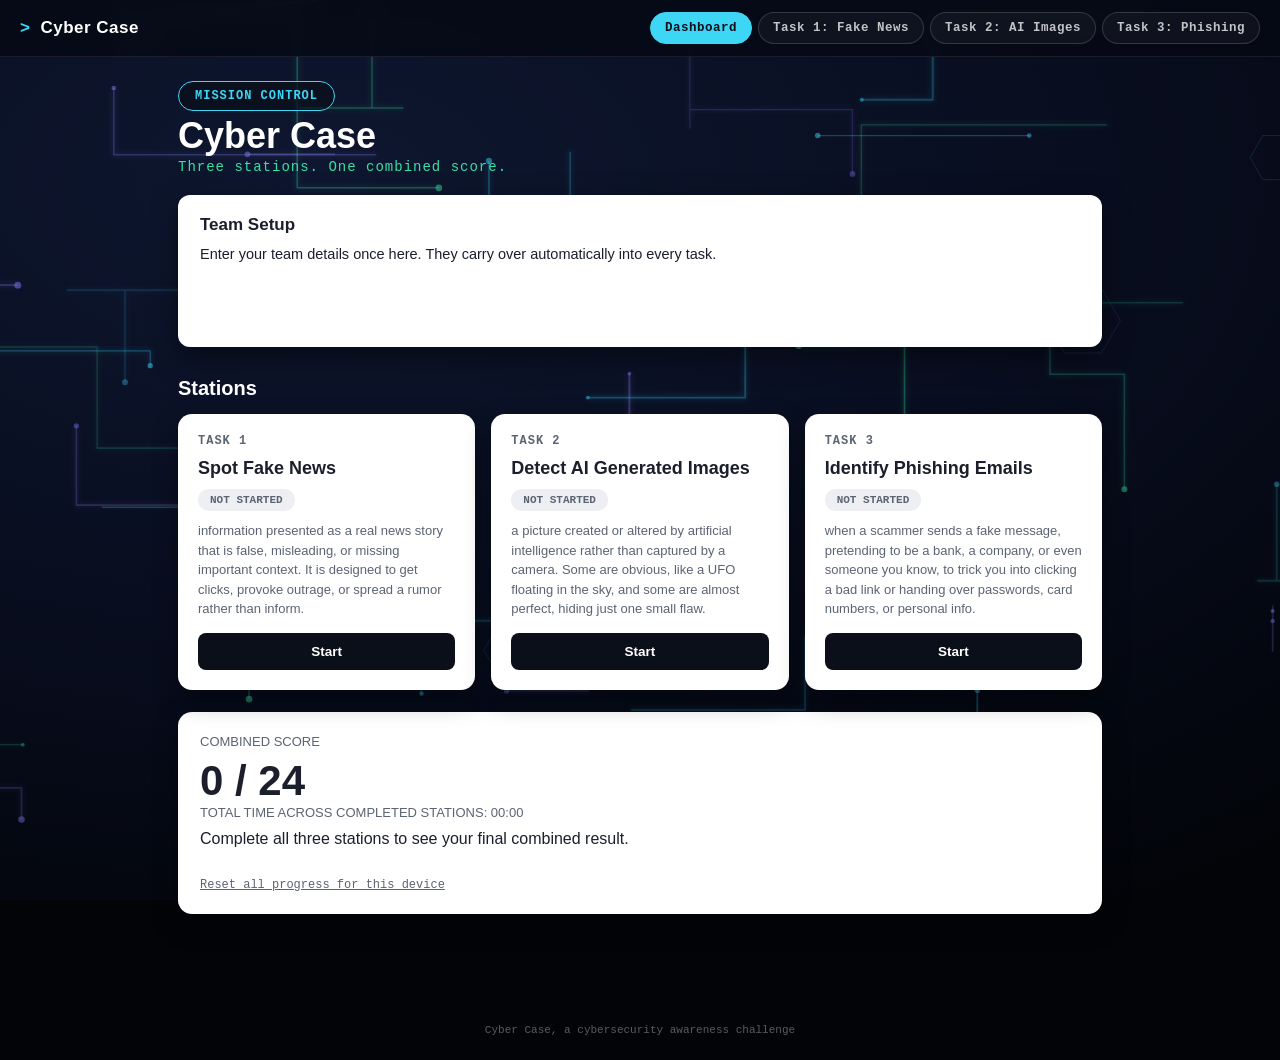
==== index.html @ 37e5b80b "Initial commit" ====
<!DOCTYPE html>
<html lang="en">
<head>
<meta charset="UTF-8" />
<meta name="viewport" content="width=device-width, initial-scale=1.0" />
<title>Cyber Case</title>
<link rel="stylesheet" href="css/style.css" />
</head>
<body>
  <nav class="navbar" id="navbar"></nav>

  <div class="wrap">
    <section class="view" id="view-dashboard"></section>
    <section class="view" id="view-fakenews"></section>
    <section class="view" id="view-aiimages"></section>
    <section class="view" id="view-phishing"></section>
  </div>

  <footer class="app-footer">Cyber Case, a cybersecurity awareness challenge</footer>

  <script src="js/data.js"></script>
  <script src="js/app.js"></script>
</body>
</html>
---- css/style.css ----
:root {
  --cyan: #3DD6F5;
  --green: #39E0A4;
  --purple: #8B7CF6;
  --ink: #0B0F1A;
  --white: #FFFFFF;
  --dark-txt: #1A1F2B;
  --muted: #5B6472;
  --good-bg: #D4EDDA;
  --good-txt: #1E7A46;
  --bad-bg: #F8D7DA;
  --bad-txt: #B3261E;
  --maxw: 960px;
}

* { box-sizing: border-box; }
html, body { margin: 0; padding: 0; }
body {
  font-family: -apple-system, "Segoe UI", Roboto, Arial, sans-serif;
  color: var(--white);
  background: #020408 url("../images/circuit-bg.svg") center / cover no-repeat fixed;
  min-height: 100vh;
}

a { color: inherit; }

/* ---------- Top navigation ---------- */
.navbar {
  position: sticky;
  top: 0;
  z-index: 50;
  display: flex;
  align-items: center;
  justify-content: space-between;
  gap: 12px;
  padding: 12px 20px;
  background: rgba(6, 10, 20, 0.85);
  backdrop-filter: blur(8px);
  border-bottom: 1px solid rgba(255, 255, 255, 0.08);
  flex-wrap: wrap;
}
.brand {
  display: flex;
  align-items: center;
  gap: 10px;
  font-weight: 800;
  font-size: 17px;
  letter-spacing: 0.5px;
  white-space: nowrap;
}
.brand .dot { color: var(--cyan); }
.navlinks {
  display: flex;
  gap: 6px;
  flex-wrap: wrap;
  overflow-x: auto;
}
.navlink {
  font-family: ui-monospace, Consolas, monospace;
  font-size: 12.5px;
  font-weight: 700;
  letter-spacing: 0.5px;
  padding: 8px 14px;
  border-radius: 999px;
  border: 1px solid rgba(255, 255, 255, 0.15);
  background: rgba(255, 255, 255, 0.04);
  color: rgba(255, 255, 255, 0.75);
  text-decoration: none;
  white-space: nowrap;
  cursor: pointer;
  transition: all 0.15s ease;
}
.navlink:hover { border-color: var(--cyan); color: var(--white); }
.navlink.active { background: var(--cyan); color: var(--ink); border-color: var(--cyan); }
.navlink .done-mark { margin-left: 6px; color: var(--green); }
.navlink.active .done-mark { color: var(--ink); }

.team-pill {
  font-family: ui-monospace, Consolas, monospace;
  font-size: 12px;
  color: var(--green);
  background: rgba(57, 224, 164, 0.1);
  border: 1px solid var(--green);
  border-radius: 999px;
  padding: 6px 12px;
  white-space: nowrap;
}

/* ---------- Layout ---------- */
.wrap {
  max-width: var(--maxw);
  margin: 0 auto;
  padding: 24px 18px 90px;
}
.view { display: none; }
.view.active { display: block; }

h1 { font-size: clamp(24px, 5vw, 36px); margin: 4px 0 2px; font-weight: 800; }
.subtitle {
  font-family: ui-monospace, Consolas, monospace;
  color: var(--green);
  font-size: clamp(12px, 2.4vw, 14px);
  letter-spacing: 1px;
  margin-bottom: 20px;
}

.chip {
  display: inline-block;
  padding: 7px 16px;
  border-radius: 999px;
  background: rgba(11, 15, 26, 0.7);
  border: 1px solid var(--cyan);
  color: var(--cyan);
  font-family: ui-monospace, Consolas, monospace;
  font-size: 12px;
  font-weight: 700;
  letter-spacing: 1px;
}

.card {
  background: var(--white);
  color: var(--dark-txt);
  border-radius: 12px;
  padding: 20px 22px;
  box-shadow: 0 10px 30px rgba(0, 0, 0, 0.45);
  margin-bottom: 18px;
}
.card h2 { font-size: 17px; margin: 0 0 8px; }
.card p { font-size: 14.5px; line-height: 1.55; margin: 0; }
.term { font-family: ui-monospace, Consolas, monospace; font-weight: 700; }

/* ---------- How it works cards ---------- */
.how-grid {
  display: flex;
  flex-wrap: wrap;
  gap: 14px;
  margin-bottom: 24px;
}
.how-card {
  background: var(--white);
  color: var(--dark-txt);
  border-radius: 12px;
  padding: 18px;
  box-shadow: 0 8px 22px rgba(0, 0, 0, 0.4);
  flex: 1 1 220px;
}
.how-icon { font-size: 26px; margin-bottom: 8px; }
.how-t { font-weight: 700; font-size: 14.5px; margin-bottom: 6px; }
.how-d { font-size: 12.5px; color: var(--muted); line-height: 1.5; }

/* ---------- Team form ---------- */
.team-input {
  width: 100%;
  padding: 10px 12px;
  border-radius: 8px;
  border: 1px solid rgba(255, 255, 255, 0.25);
  background: rgba(255, 255, 255, 0.06);
  color: var(--white);
  font-size: 14px;
}
.team-input::placeholder { color: rgba(255, 255, 255, 0.45); }
.team-row {
  display: flex;
  flex-wrap: wrap;
  gap: 10px;
  margin-bottom: 10px;
}
.team-row .team-input { flex: 1 1 220px; }

/* ---------- Dashboard ---------- */
.section-title { font-size: 20px; font-weight: 800; margin: 30px 0 14px; }
.task-grid {
  display: flex;
  flex-wrap: wrap;
  gap: 16px;
}
.task-card {
  background: var(--white);
  color: var(--dark-txt);
  border-radius: 14px;
  padding: 20px;
  box-shadow: 0 10px 26px rgba(0, 0, 0, 0.4);
  display: flex;
  flex-direction: column;
  gap: 10px;
  flex: 1 1 260px;
}
.task-card .num {
  font-family: ui-monospace, Consolas, monospace;
  font-size: 12px;
  font-weight: 700;
  color: var(--muted);
  letter-spacing: 1px;
}
.task-card h3 { margin: 0; font-size: 18px; }
.task-card .desc { font-size: 13px; color: var(--muted); line-height: 1.5; flex-grow: 1; }
.status-badge {
  align-self: flex-start;
  font-family: ui-monospace, Consolas, monospace;
  font-size: 11px;
  font-weight: 700;
  padding: 5px 12px;
  border-radius: 999px;
}
.status-badge.notstarted { background: #EEEFF2; color: var(--muted); }
.status-badge.progress { background: #FFF3CD; color: #8A6D1E; }
.status-badge.complete { background: var(--good-bg); color: var(--good-txt); }
.task-btn {
  margin-top: 4px;
  display: inline-block;
  text-align: center;
  padding: 11px;
  border-radius: 8px;
  background: var(--ink);
  color: var(--white);
  font-weight: 700;
  font-size: 13.5px;
  text-decoration: none;
  cursor: pointer;
  border: none;
}
.task-btn:hover { filter: brightness(1.2); }

.overall-card {
  background: var(--white);
  color: var(--dark-txt);
  border-radius: 14px;
  padding: 22px;
  margin-top: 22px;
  box-shadow: 0 10px 26px rgba(0, 0, 0, 0.4);
}
.overall-score { font-size: 42px; font-weight: 900; }
.overall-label { color: var(--muted); font-size: 13px; margin-bottom: 8px; }
.reset-link {
  font-family: ui-monospace, Consolas, monospace;
  font-size: 12px;
  color: var(--muted);
  cursor: pointer;
  text-decoration: underline;
  background: none;
  border: none;
  padding: 0;
  margin-top: 14px;
}

/* ---------- Item cards (task views) ---------- */
.item-card {
  background: rgba(11, 15, 26, 0.55);
  border: 1px solid rgba(255, 255, 255, 0.08);
  border-radius: 14px;
  padding: 16px;
  margin-bottom: 20px;
}
.item-head { margin-bottom: 10px; }
.item-num {
  font-family: ui-monospace, Consolas, monospace;
  font-size: 12px;
  color: var(--cyan);
  font-weight: 700;
  letter-spacing: 1px;
}
.mock {
  background: var(--white);
  color: var(--dark-txt);
  border-radius: 10px;
  padding: 16px 18px;
  margin-bottom: 12px;
}
.mock.image { padding: 0; overflow: hidden; line-height: 0; text-align: center; background: #10141F; }
.item-image { width: 100%; height: auto; display: block; border-radius: 10px; max-height: 640px; object-fit: contain; margin: 0 auto; }

.field-row { display: flex; gap: 10px; font-size: 13px; margin-bottom: 5px; flex-wrap: wrap; }
.field-label {
  font-family: ui-monospace, Consolas, monospace;
  font-weight: 700;
  color: var(--muted);
  min-width: 70px;
}
.field-value { color: var(--dark-txt); word-break: break-word; }
.divider { border-top: 1px solid #E3E5E9; margin: 10px 0; }
.mock-body p { font-size: 13.5px; line-height: 1.55; margin: 0 0 8px; }
.mock-body p:last-child { margin-bottom: 0; }

.verdict-row { display: flex; gap: 10px; margin-bottom: 10px; flex-wrap: wrap; }
.verdict-btn {
  flex: 1;
  min-width: 120px;
  padding: 11px;
  border-radius: 8px;
  border: 2px solid rgba(255, 255, 255, 0.2);
  background: rgba(255, 255, 255, 0.04);
  color: var(--white);
  font-weight: 700;
  font-size: 13.5px;
  letter-spacing: 0.5px;
  cursor: pointer;
  transition: all 0.15s ease;
}
.verdict-btn:hover { border-color: var(--cyan); }
.verdict-btn.selected.good { background: var(--good-bg); color: var(--good-txt); border-color: var(--good-txt); }
.verdict-btn.selected.bad { background: var(--bad-bg); color: var(--bad-txt); border-color: var(--bad-txt); }

.evidence {
  width: 100%;
  min-height: 56px;
  border-radius: 8px;
  border: 1px solid rgba(255, 255, 255, 0.2);
  background: rgba(255, 255, 255, 0.05);
  color: var(--white);
  font-size: 13px;
  padding: 10px 12px;
  resize: vertical;
  font-family: inherit;
}
.evidence::placeholder { color: rgba(255, 255, 255, 0.4); }

.result-line {
  margin-top: 10px;
  font-size: 13.5px;
  font-weight: 700;
  display: none;
  padding: 10px 12px;
  border-radius: 8px;
}
.result-line.show { display: block; }
.result-line.correct { background: var(--good-bg); color: var(--good-txt); }
.result-line.incorrect { background: var(--bad-bg); color: var(--bad-txt); }

.submit-bar { position: sticky; bottom: 16px; display: flex; justify-content: center; margin-top: 10px; z-index: 5; }
.submit-btn {
  background: var(--cyan);
  color: var(--ink);
  border: none;
  padding: 14px 42px;
  border-radius: 999px;
  font-weight: 800;
  font-size: 15px;
  letter-spacing: 0.5px;
  cursor: pointer;
  box-shadow: 0 10px 30px rgba(61, 214, 245, 0.4);
}
.submit-btn:hover { filter: brightness(1.08); }
.submit-btn:disabled { opacity: 0.5; cursor: not-allowed; }

.results-card {
  background: var(--white);
  color: var(--dark-txt);
  border-radius: 14px;
  padding: 24px;
  margin-top: 24px;
  display: none;
}
.results-card.show { display: block; }
.score-big { font-size: 40px; font-weight: 900; }
.score-label { color: var(--muted); font-size: 13px; margin-bottom: 14px; }
.summary-box {
  width: 100%;
  min-height: 130px;
  font-family: ui-monospace, Consolas, monospace;
  font-size: 12px;
  border-radius: 8px;
  border: 1px solid #D9DCE1;
  padding: 10px;
  margin-top: 10px;
  color: var(--dark-txt);
}

.topbar-inline {
  display: flex;
  justify-content: space-between;
  align-items: center;
  flex-wrap: wrap;
  gap: 10px;
  margin-bottom: 18px;
}
.timer {
  font-family: ui-monospace, Consolas, monospace;
  font-size: 14px;
  color: var(--green);
  background: rgba(11, 15, 26, 0.7);
  border: 1px solid var(--green);
  border-radius: 999px;
  padding: 7px 16px;
}

footer.app-footer {
  text-align: center;
  font-family: ui-monospace, Consolas, monospace;
  font-size: 11px;
  color: rgba(255, 255, 255, 0.35);
  padding: 20px;
}

@media (max-width: 420px) {
  .navlink { font-size: 11px; padding: 7px 10px; }
  .brand { font-size: 15px; }
}
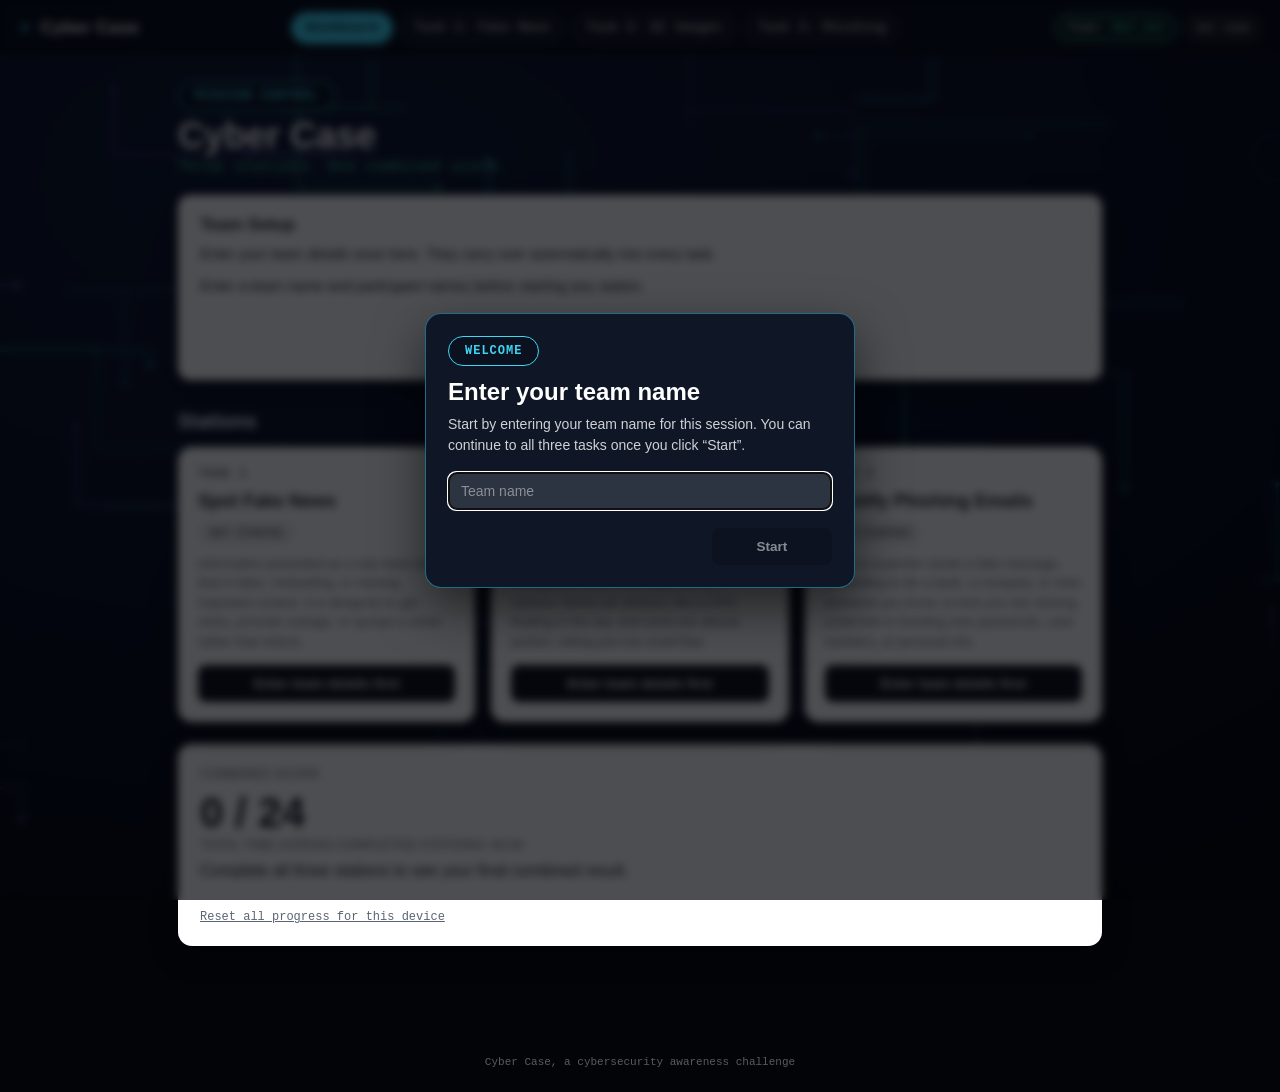
==== commit 0894e8f9: "Add one-time welcome modal and persistent header team badge" ====
--- a/index.html
+++ b/index.html
@@ -16,6 +16,20 @@
     <section class="view" id="view-phishing"></section>
   </div>
 
+  <div class="welcome-modal-backdrop" id="welcomeModalBackdrop" hidden>
+    <div class="welcome-modal" role="dialog" aria-modal="true" aria-labelledby="welcomeModalTitle">
+      <div class="welcome-modal-header">
+        <span class="chip">WELCOME</span>
+      </div>
+      <h2 id="welcomeModalTitle">Enter your team name</h2>
+      <p>Start by entering your team name for this session. You can continue to all three tasks once you click “Start”.</p>
+      <input class="team-input modal-input" id="welcomeTeamNameInput" placeholder="Team name" maxlength="60" />
+      <div class="modal-actions">
+        <button class="task-btn modal-start-btn" id="welcomeStartBtn">Start</button>
+      </div>
+    </div>
+  </div>
+
   <footer class="app-footer">Cyber Case, a cybersecurity awareness challenge</footer>
 
   <script src="js/data.js"></script>
--- a/css/style.css
+++ b/css/style.css
@@ -75,6 +75,12 @@
 .navlink .done-mark { margin-left: 6px; color: var(--green); }
 .navlink.active .done-mark { color: var(--ink); }
 
+.team-pill-wrap {
+  display: flex;
+  align-items: center;
+  gap: 8px;
+  flex-wrap: wrap;
+}
 .team-pill {
   font-family: ui-monospace, Consolas, monospace;
   font-size: 12px;
@@ -85,6 +91,22 @@
   padding: 6px 12px;
   white-space: nowrap;
 }
+.team-pill-label {
+  color: var(--white);
+  opacity: 0.82;
+  margin-right: 4px;
+}
+.team-pill-btn {
+  border: 1px solid rgba(255, 255, 255, 0.22);
+  background: rgba(255, 255, 255, 0.06);
+  color: var(--white);
+  border-radius: 999px;
+  padding: 6px 10px;
+  cursor: pointer;
+  font-family: ui-monospace, Consolas, monospace;
+  font-size: 11px;
+}
+.team-pill-btn:hover { border-color: var(--cyan); color: var(--cyan); }
 
 /* ---------- Layout ---------- */
 .wrap {
@@ -166,6 +188,35 @@
   margin-bottom: 10px;
 }
 .team-row .team-input { flex: 1 1 220px; }
+
+/* ---------- Welcome modal ---------- */
+.welcome-modal-backdrop {
+  position: fixed;
+  inset: 0;
+  z-index: 100;
+  display: flex;
+  align-items: center;
+  justify-content: center;
+  padding: 18px;
+  background: rgba(2, 4, 8, 0.7);
+  backdrop-filter: blur(4px);
+}
+.welcome-modal {
+  width: min(100%, 430px);
+  background: #0f1727;
+  border: 1px solid rgba(61, 214, 245, 0.45);
+  border-radius: 16px;
+  box-shadow: 0 20px 50px rgba(0, 0, 0, 0.55);
+  padding: 22px;
+  color: var(--white);
+}
+.welcome-modal-header { margin-bottom: 12px; }
+.welcome-modal h2 { margin: 0 0 8px; font-size: 24px; }
+.welcome-modal p { margin: 0 0 16px; color: rgba(255, 255, 255, 0.8); font-size: 14px; line-height: 1.5; }
+.modal-input { background: rgba(255, 255, 255, 0.12); border-color: rgba(255, 255, 255, 0.22); color: var(--white); }
+.modal-actions { display: flex; justify-content: flex-end; margin-top: 14px; }
+.modal-start-btn { min-width: 120px; }
+.modal-start-btn:disabled { opacity: 0.5; cursor: not-allowed; }
 
 /* ---------- Dashboard ---------- */
 .section-title { font-size: 20px; font-weight: 800; margin: 30px 0 14px; }
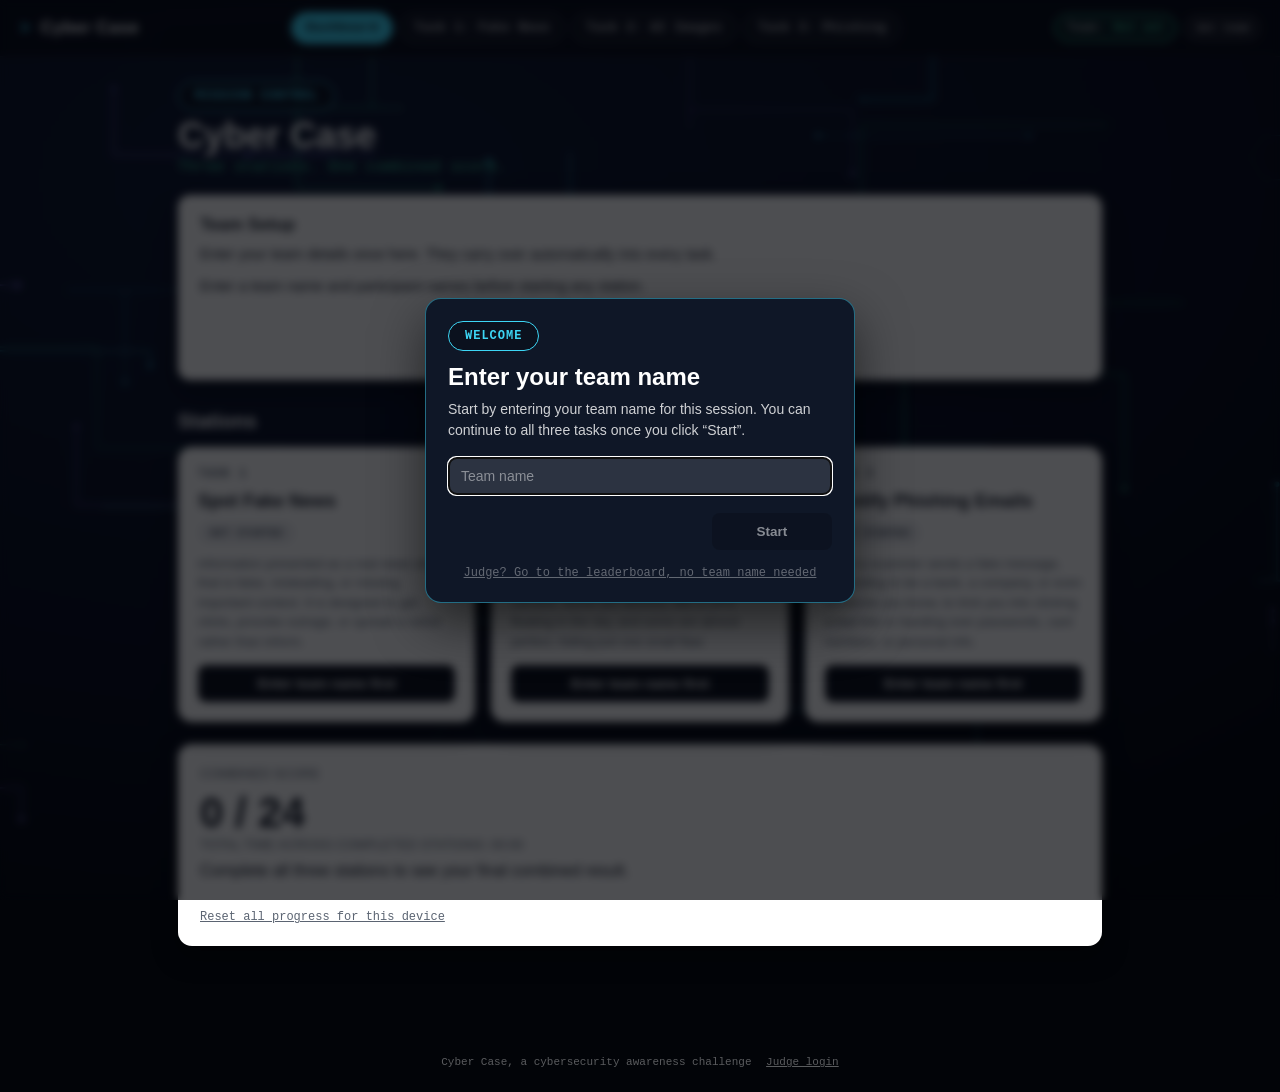
==== commit 9ade57a5: "Add optional live leaderboard with judge admin dashboard - Code.gs: Apps Script backend (doGet/doPos" ====
--- a/index.html
+++ b/index.html
@@ -27,12 +27,15 @@
       <div class="modal-actions">
         <button class="task-btn modal-start-btn" id="welcomeStartBtn">Start</button>
       </div>
+      <a class="footer-admin-link modal-admin-link" href="admin.html">Judge? Go to the leaderboard, no team name needed</a>
     </div>
   </div>
 
-  <footer class="app-footer">Cyber Case, a cybersecurity awareness challenge</footer>
+  <footer class="app-footer">Cyber Case, a cybersecurity awareness challenge <a class="footer-admin-link" href="admin.html">Judge login</a></footer>
 
   <script src="js/data.js"></script>
+  <script src="js/config.js"></script>
+  <script src="js/sync.js"></script>
   <script src="js/app.js"></script>
 </body>
 </html>
--- a/css/style.css
+++ b/css/style.css
@@ -441,8 +441,197 @@
   color: rgba(255, 255, 255, 0.35);
   padding: 20px;
 }
+.footer-admin-link {
+  margin-left: 8px;
+  color: rgba(255, 255, 255, 0.35);
+  text-decoration: underline;
+}
+.footer-admin-link:hover { color: var(--cyan); }
+.modal-admin-link {
+  display: block;
+  margin: 16px 0 0;
+  text-align: center;
+  font-family: ui-monospace, Consolas, monospace;
+  font-size: 12px;
+}
 
 @media (max-width: 420px) {
   .navlink { font-size: 11px; padding: 7px 10px; }
   .brand { font-size: 15px; }
 }
+
+/* ---------- Leaderboard sync status (dashboard) ---------- */
+.sync-status {
+  margin-top: 10px;
+  display: flex;
+  align-items: center;
+  gap: 10px;
+  flex-wrap: wrap;
+  font-family: ui-monospace, Consolas, monospace;
+  font-size: 12px;
+  font-weight: 700;
+}
+.sync-status.synced { color: var(--good-txt); }
+.sync-status.unsynced { color: var(--muted); }
+.sync-retry-btn {
+  font-family: ui-monospace, Consolas, monospace;
+  font-size: 11px;
+  font-weight: 700;
+  padding: 5px 12px;
+  border-radius: 999px;
+  border: 1px solid var(--muted);
+  background: none;
+  color: var(--muted);
+  cursor: pointer;
+}
+.sync-retry-btn:hover { border-color: var(--cyan); color: var(--cyan); }
+
+/* ---------- Admin leaderboard (admin.html) ---------- */
+.admin-status-row {
+  display: flex;
+  justify-content: space-between;
+  flex-wrap: wrap;
+  gap: 8px;
+  margin: -6px 0 14px;
+}
+.admin-updated {
+  font-family: ui-monospace, Consolas, monospace;
+  font-size: 12px;
+  color: var(--white);
+  opacity: 0.6;
+}
+.leaderboard-table {
+  width: 100%;
+  border-collapse: collapse;
+  font-size: 13.5px;
+}
+.leaderboard-table th {
+  text-align: left;
+  font-family: ui-monospace, Consolas, monospace;
+  font-size: 11px;
+  letter-spacing: 0.5px;
+  color: var(--muted);
+  padding: 8px 10px;
+  border-bottom: 1px solid #E3E5E9;
+}
+.leaderboard-table td {
+  padding: 10px;
+  border-bottom: 1px solid #E3E5E9;
+  vertical-align: top;
+}
+.leaderboard-table tr:last-child td { border-bottom: none; }
+.rank-cell {
+  font-family: ui-monospace, Consolas, monospace;
+  font-weight: 800;
+  color: var(--purple);
+}
+.expand-btn {
+  font-family: ui-monospace, Consolas, monospace;
+  font-size: 11px;
+  font-weight: 700;
+  padding: 5px 12px;
+  border-radius: 999px;
+  border: 1px solid rgba(0, 0, 0, 0.2);
+  background: none;
+  color: var(--muted);
+  cursor: pointer;
+}
+.expand-btn:hover { border-color: var(--cyan); color: var(--dark-txt); }
+.detail-row td { background: #F6F7F9; }
+.detail-grid {
+  display: flex;
+  flex-wrap: wrap;
+  gap: 6px 24px;
+  font-size: 12.5px;
+}
+.detail-label {
+  font-family: ui-monospace, Consolas, monospace;
+  font-weight: 700;
+  color: var(--muted);
+  margin-right: 4px;
+}
+.access-error {
+  color: var(--bad-txt);
+  font-size: 13px;
+  margin: 10px 0 0;
+}
+.danger-zone {
+  margin-top: 30px;
+  padding: 16px 18px;
+  border: 1px solid var(--bad-txt);
+  border-radius: 12px;
+  background: rgba(179, 38, 30, 0.08);
+}
+.danger-zone-title {
+  font-family: ui-monospace, Consolas, monospace;
+  font-size: 12px;
+  font-weight: 700;
+  letter-spacing: 1px;
+  color: var(--bad-txt);
+  margin-bottom: 6px;
+}
+.danger-zone-desc {
+  font-size: 13px;
+  color: rgba(255, 255, 255, 0.7);
+  line-height: 1.5;
+  margin: 0 0 12px;
+}
+.wipe-btn {
+  background: var(--bad-bg);
+  color: var(--bad-txt);
+  border: 1px solid var(--bad-txt);
+  border-radius: 8px;
+  padding: 10px 18px;
+  font-weight: 700;
+  font-size: 13.5px;
+  cursor: pointer;
+}
+.wipe-btn:hover { filter: brightness(0.95); }
+.wipe-btn:disabled { opacity: 0.5; cursor: not-allowed; }
+.danger-zone .admin-updated { margin-left: 10px; }
+
+.chart-card { padding-bottom: 8px; }
+.chart-title { font-size: 15px; margin: 0 0 16px; }
+.bar-chart {
+  display: flex;
+  flex-direction: column;
+  gap: 12px;
+}
+.bar-row {
+  display: grid;
+  grid-template-columns: minmax(90px, 160px) 1fr 42px;
+  align-items: center;
+  gap: 10px;
+}
+.bar-label {
+  font-family: ui-monospace, Consolas, monospace;
+  font-size: 12.5px;
+  color: var(--dark-txt);
+  white-space: nowrap;
+  overflow: hidden;
+  text-overflow: ellipsis;
+}
+.bar-track {
+  background: #EEEFF2;
+  border-radius: 4px;
+  height: 16px;
+  overflow: hidden;
+}
+.bar-fill {
+  background: var(--cyan);
+  height: 100%;
+  border-radius: 4px;
+  transition: width 0.3s ease;
+}
+.bar-row:hover .bar-fill { filter: brightness(1.15); }
+.bar-value {
+  font-family: ui-monospace, Consolas, monospace;
+  font-weight: 700;
+  font-size: 12.5px;
+  color: var(--dark-txt);
+  text-align: right;
+}
+@media (max-width: 480px) {
+  .bar-row { grid-template-columns: 76px 1fr 36px; }
+  .bar-label { font-size: 11px; }
+}
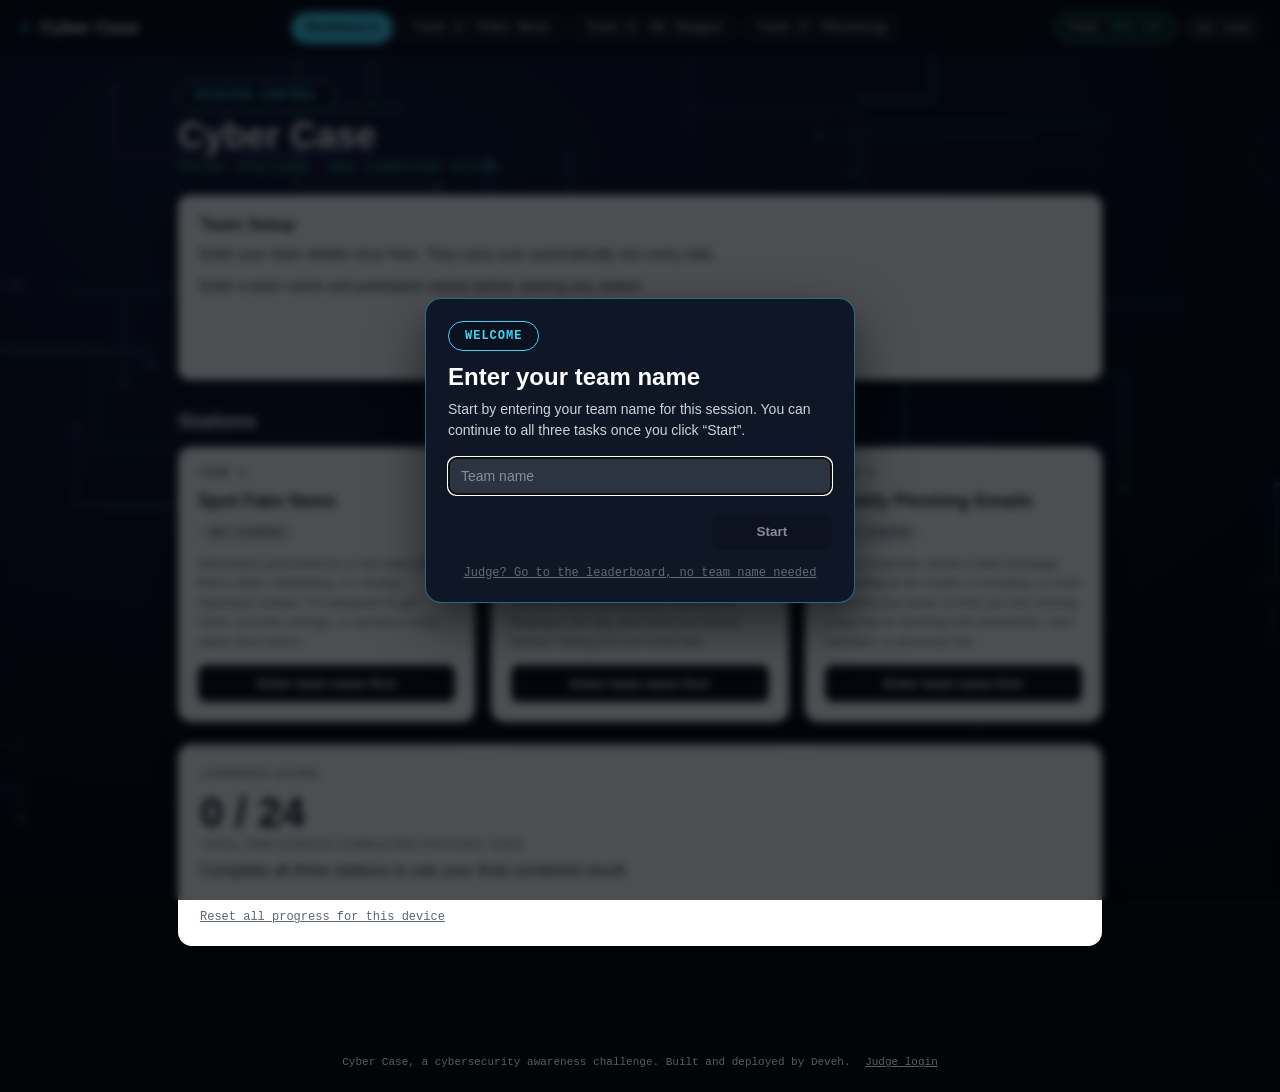
==== commit 830ef227: "Add built and deployed by Deveh credit to footers" ====
--- a/index.html
+++ b/index.html
@@ -31,7 +31,7 @@
     </div>
   </div>
 
-  <footer class="app-footer">Cyber Case, a cybersecurity awareness challenge <a class="footer-admin-link" href="admin.html">Judge login</a></footer>
+  <footer class="app-footer">Cyber Case, a cybersecurity awareness challenge. Built and deployed by Deveh. <a class="footer-admin-link" href="admin.html">Judge login</a></footer>
 
   <script src="js/data.js"></script>
   <script src="js/config.js"></script>
--- a/css/style.css
+++ b/css/style.css
@@ -500,6 +500,11 @@
   color: var(--white);
   opacity: 0.6;
 }
+.connection-warning {
+  margin-left: 8px;
+  color: #FFF3CD;
+  opacity: 1;
+}
 .leaderboard-table {
   width: 100%;
   border-collapse: collapse;
